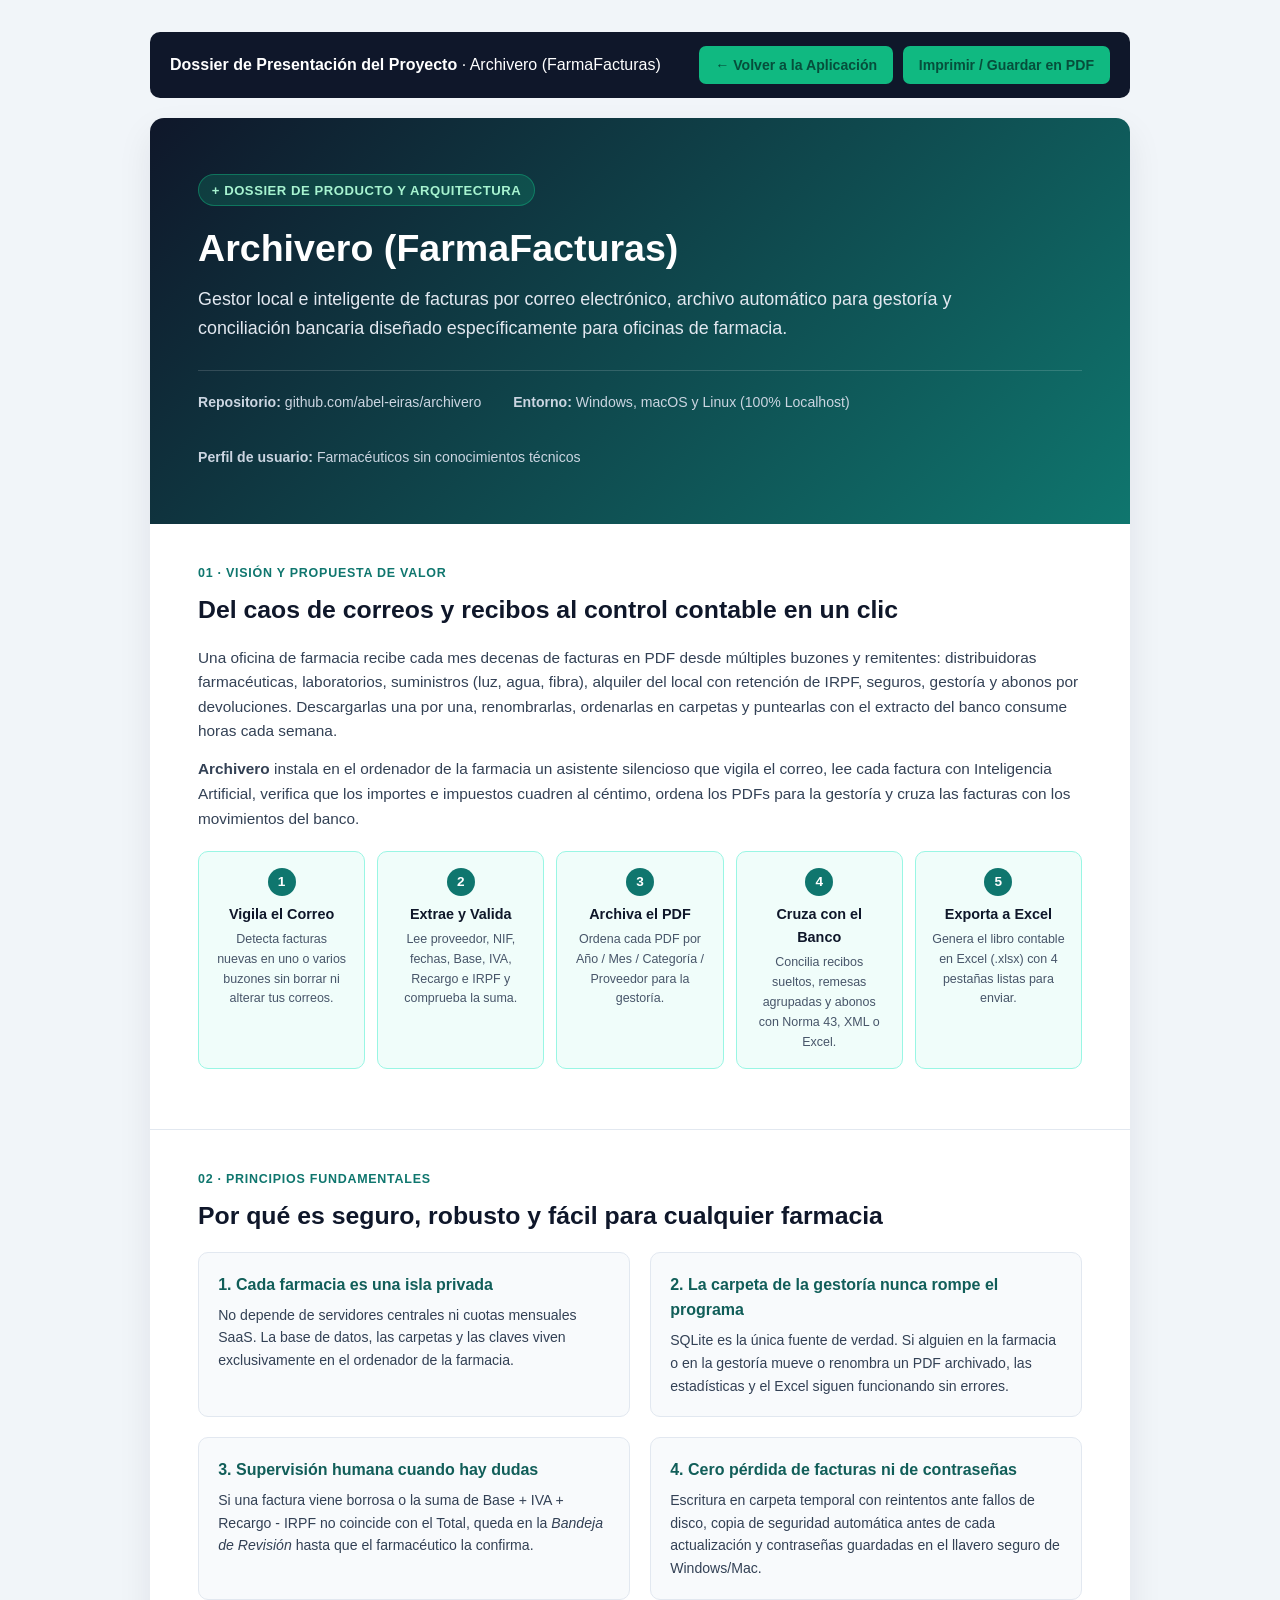
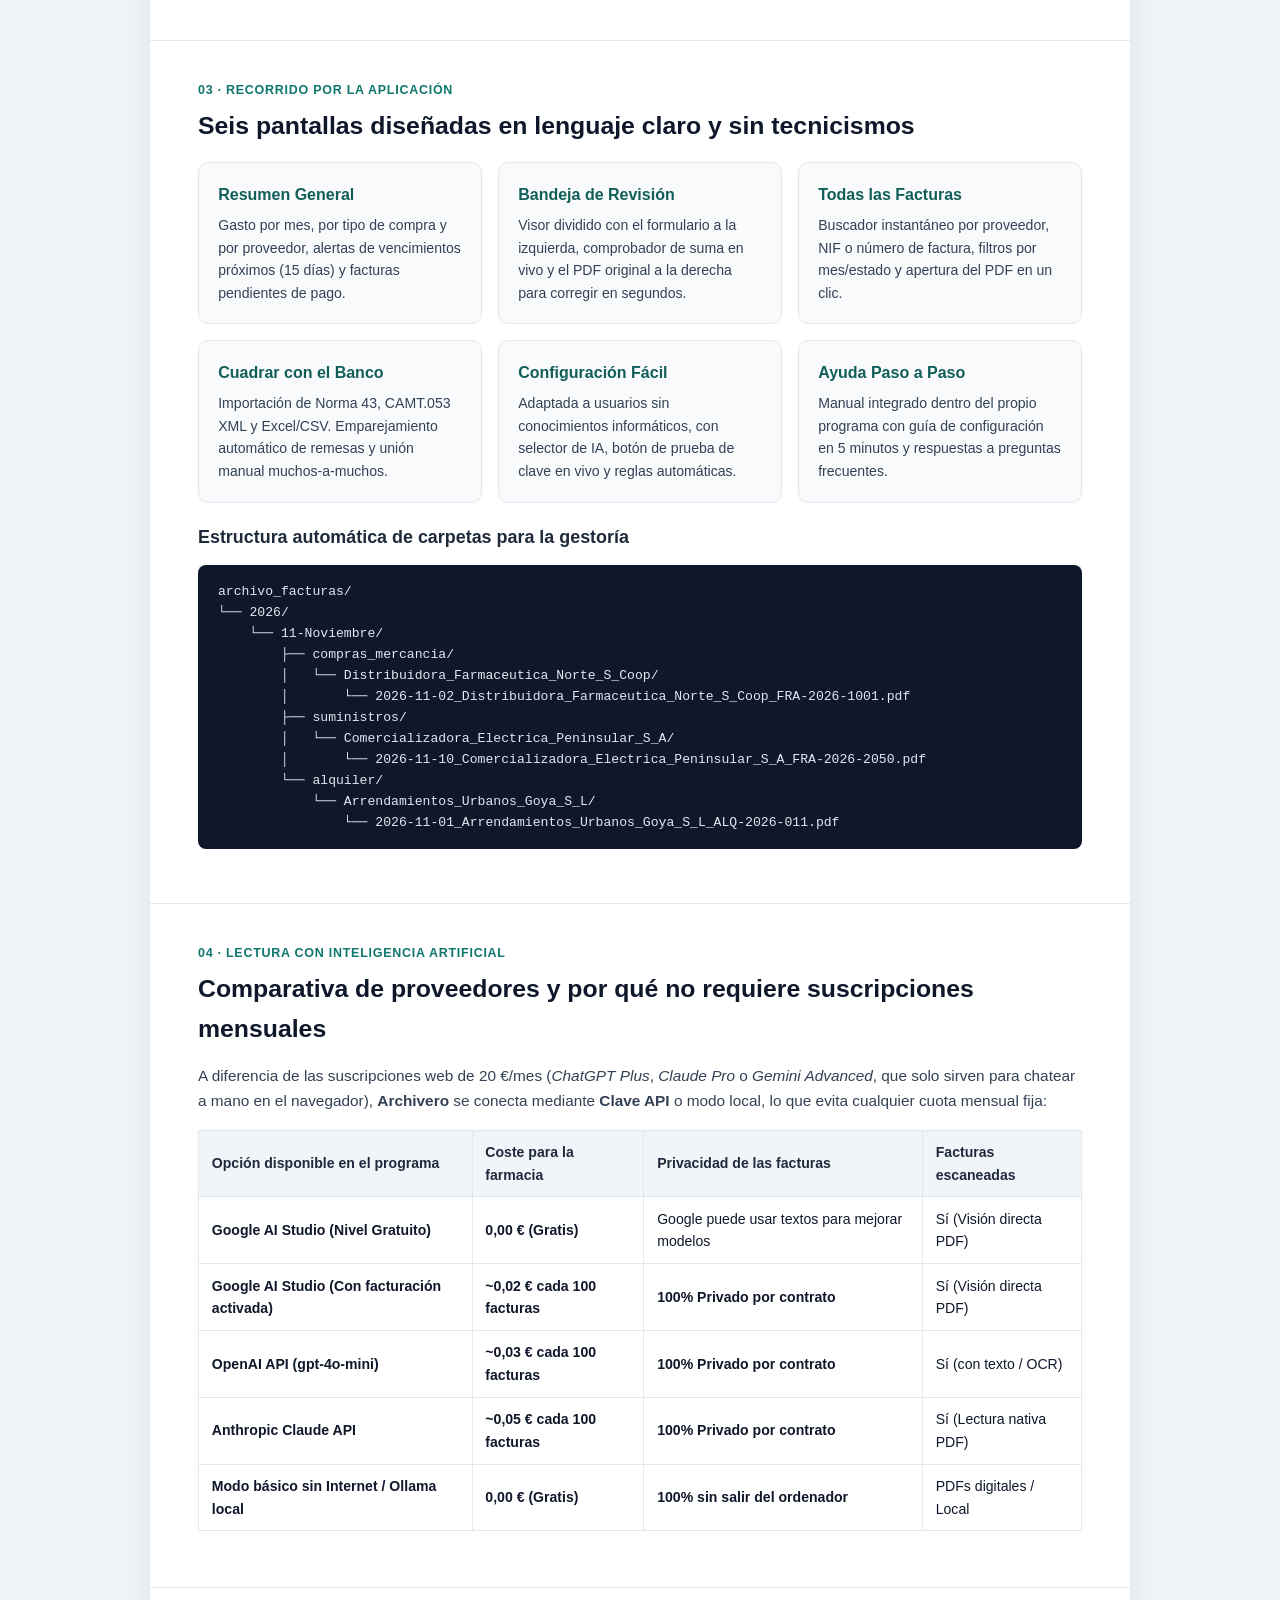
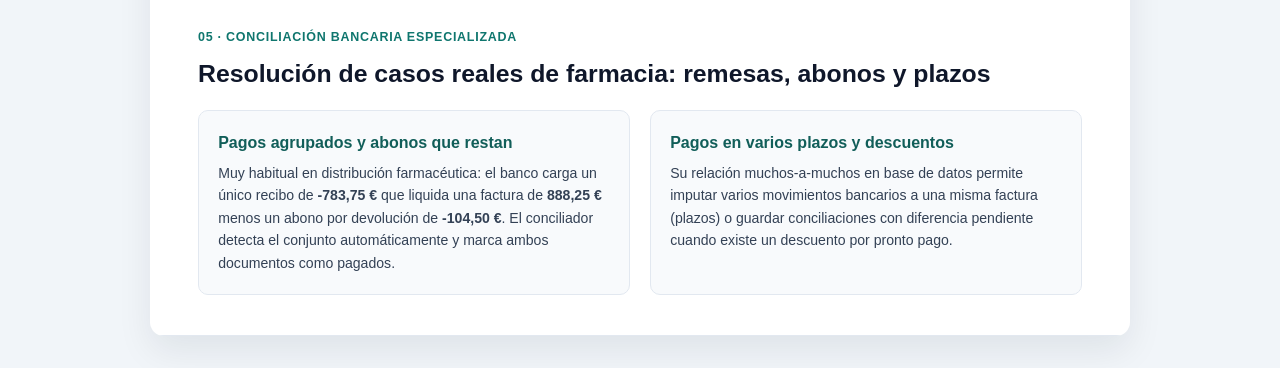
==== docs/presentacion_proyecto.html @ 4091fd61 "docs(dossier): crear dossier maquetado de presentación del proyecto en Markdown, HTML y PDF" ====
<!DOCTYPE html>
<html lang="es">
<head>
  <meta charset="UTF-8" />
  <meta name="viewport" content="width=device-width, initial-scale=1.0" />
  <title>Dossier de Presentación — Archivero (FarmaFacturas)</title>
  <style>
    :root {
      --primary: #0f766e;
      --primary-dark: #115e59;
      --accent: #10b981;
      --bg: #f1f5f9;
      --paper: #ffffff;
      --text: #0f172a;
      --muted: #475569;
      --border: #e2e8f0;
    }

    * {
      box-sizing: border-box;
      margin: 0;
      padding: 0;
    }

    body {
      font-family: -apple-system, BlinkMacSystemFont, "Segoe UI", Roboto, Helvetica, Arial, sans-serif;
      background: var(--bg);
      color: var(--text);
      line-height: 1.6;
      padding: 2rem 1rem;
    }

    .toolbar {
      max-width: 980px;
      margin: 0 auto 1.25rem auto;
      display: flex;
      justify-content: space-between;
      align-items: center;
      background: #0f172a;
      color: #ffffff;
      padding: 0.85rem 1.25rem;
      border-radius: 10px;
    }

    .toolbar a, .toolbar button {
      background: var(--accent);
      color: #064e3b;
      border: none;
      padding: 0.5rem 1rem;
      border-radius: 7px;
      font-weight: 700;
      font-size: 0.88rem;
      cursor: pointer;
      text-decoration: none;
    }

    .document {
      max-width: 980px;
      margin: 0 auto;
      background: var(--paper);
      border-radius: 14px;
      box-shadow: 0 15px 35px rgba(15, 23, 42, 0.08);
      overflow: hidden;
    }

    /* Portada */
    .cover {
      background: linear-gradient(135deg, #0f172a 0%, #0f766e 100%);
      color: #ffffff;
      padding: 3.5rem 3rem;
      position: relative;
    }

    .cover-badge {
      display: inline-flex;
      align-items: center;
      gap: 0.5rem;
      background: rgba(16, 185, 129, 0.2);
      border: 1px solid rgba(16, 185, 129, 0.45);
      color: #a7f3d0;
      font-weight: 700;
      font-size: 0.82rem;
      padding: 0.3rem 0.8rem;
      border-radius: 999px;
      margin-bottom: 1.25rem;
      text-transform: uppercase;
      letter-spacing: 0.04em;
    }

    .cover h1 {
      font-size: 2.35rem;
      line-height: 1.2;
      font-weight: 800;
      margin-bottom: 0.85rem;
    }

    .cover p.lead {
      font-size: 1.12rem;
      color: #e2e8f0;
      max-width: 760px;
      margin-bottom: 1.75rem;
    }

    .cover-meta {
      display: flex;
      gap: 2rem;
      flex-wrap: wrap;
      font-size: 0.88rem;
      color: #cbd5e1;
      border-top: 1px solid rgba(255, 255, 255, 0.15);
      padding-top: 1.25rem;
    }

    /* Secciones */
    .section {
      padding: 2.5rem 3rem;
      border-bottom: 1px solid var(--border);
    }

    .section-tag {
      color: var(--primary);
      font-weight: 800;
      font-size: 0.78rem;
      text-transform: uppercase;
      letter-spacing: 0.06em;
      margin-bottom: 0.35rem;
    }

    .section h2 {
      font-size: 1.55rem;
      font-weight: 800;
      margin-bottom: 1rem;
      color: #0f172a;
    }

    .section h3 {
      font-size: 1.12rem;
      font-weight: 700;
      margin: 1.25rem 0 0.45rem 0;
      color: #1e293b;
    }

    .section p {
      color: #334155;
      margin-bottom: 0.85rem;
      font-size: 0.96rem;
    }

    .grid-2 {
      display: grid;
      grid-template-columns: repeat(auto-fit, minmax(360px, 1fr));
      gap: 1.25rem;
      margin-top: 1rem;
    }

    .grid-3 {
      display: grid;
      grid-template-columns: repeat(auto-fit, minmax(240px, 1fr));
      gap: 1rem;
      margin-top: 1rem;
    }

    .feature-box {
      border: 1px solid var(--border);
      border-radius: 10px;
      padding: 1.2rem;
      background: #f8fafc;
    }

    .feature-box h4 {
      font-size: 1rem;
      font-weight: 700;
      color: var(--primary-dark);
      margin-bottom: 0.4rem;
    }

    .feature-box p {
      font-size: 0.88rem;
      margin-bottom: 0;
    }

    /* Flujo en pasos */
    .flow-steps {
      display: grid;
      grid-template-columns: repeat(auto-fit, minmax(160px, 1fr));
      gap: 0.75rem;
      margin: 1.25rem 0;
    }

    .flow-step {
      background: #f0fdfa;
      border: 1px solid #99f6e4;
      border-radius: 10px;
      padding: 1rem;
      text-align: center;
    }

    .flow-step .num {
      width: 28px;
      height: 28px;
      border-radius: 999px;
      background: var(--primary);
      color: #fff;
      font-weight: 700;
      font-size: 0.85rem;
      display: inline-flex;
      align-items: center;
      justify-content: center;
      margin-bottom: 0.4rem;
    }

    .flow-step h5 {
      font-size: 0.9rem;
      margin-bottom: 0.25rem;
      color: #0f172a;
    }

    .flow-step p {
      font-size: 0.78rem;
      color: #475569;
      margin-bottom: 0;
    }

    table {
      width: 100%;
      border-collapse: collapse;
      margin: 1rem 0;
      font-size: 0.88rem;
    }

    th, td {
      border: 1px solid var(--border);
      padding: 0.65rem 0.8rem;
      text-align: left;
    }

    th {
      background: #f1f5f9;
      font-weight: 700;
      color: #1e293b;
    }

    .callout {
      background: #fffbeb;
      border-left: 4px solid #f59e0b;
      padding: 1rem 1.2rem;
      border-radius: 6px;
      margin: 1rem 0;
      font-size: 0.9rem;
      color: #78350f;
    }

    pre {
      background: #0f172a;
      color: #e2e8f0;
      padding: 1rem 1.25rem;
      border-radius: 8px;
      font-size: 0.82rem;
      overflow-x: auto;
      margin: 0.85rem 0;
    }

    @media print {
      body {
        background: #ffffff;
        padding: 0;
      }
      .toolbar {
        display: none;
      }
      .document {
        box-shadow: none;
        border-radius: 0;
      }
      .section {
        page-break-inside: avoid;
      }
    }
  </style>
</head>
<body>
  <div class="toolbar">
    <div><strong>Dossier de Presentación del Proyecto</strong> · Archivero (FarmaFacturas)</div>
    <div style="display:flex; gap:0.6rem;">
      <a href="/">← Volver a la Aplicación</a>
      <button onclick="window.print()">Imprimir / Guardar en PDF</button>
    </div>
  </div>

  <article class="document">
    <header class="cover">
      <div class="cover-badge">+ Dossier de Producto y Arquitectura</div>
      <h1>Archivero (FarmaFacturas)</h1>
      <p class="lead">
        Gestor local e inteligente de facturas por correo electrónico, archivo automático para gestoría y conciliación bancaria diseñado específicamente para oficinas de farmacia.
      </p>
      <div class="cover-meta">
        <div><strong>Repositorio:</strong> github.com/abel-eiras/archivero</div>
        <div><strong>Entorno:</strong> Windows, macOS y Linux (100% Localhost)</div>
        <div><strong>Perfil de usuario:</strong> Farmacéuticos sin conocimientos técnicos</div>
      </div>
    </header>

    <!-- 1. Problema y Propuesta de Valor -->
    <section class="section">
      <div class="section-tag">01 · Visión y Propuesta de Valor</div>
      <h2>Del caos de correos y recibos al control contable en un clic</h2>
      <p>
        Una oficina de farmacia recibe cada mes decenas de facturas en PDF desde múltiples buzones y remitentes: distribuidoras farmacéuticas, laboratorios, suministros (luz, agua, fibra), alquiler del local con retención de IRPF, seguros, gestoría y abonos por devoluciones. Descargarlas una por una, renombrarlas, ordenarlas en carpetas y puntearlas con el extracto del banco consume horas cada semana.
      </p>
      <p>
        <strong>Archivero</strong> instala en el ordenador de la farmacia un asistente silencioso que vigila el correo, lee cada factura con Inteligencia Artificial, verifica que los importes e impuestos cuadren al céntimo, ordena los PDFs para la gestoría y cruza las facturas con los movimientos del banco.
      </p>

      <div class="flow-steps">
        <div class="flow-step">
          <div class="num">1</div>
          <h5>Vigila el Correo</h5>
          <p>Detecta facturas nuevas en uno o varios buzones sin borrar ni alterar tus correos.</p>
        </div>
        <div class="flow-step">
          <div class="num">2</div>
          <h5>Extrae y Valida</h5>
          <p>Lee proveedor, NIF, fechas, Base, IVA, Recargo e IRPF y comprueba la suma.</p>
        </div>
        <div class="flow-step">
          <div class="num">3</div>
          <h5>Archiva el PDF</h5>
          <p>Ordena cada PDF por Año / Mes / Categoría / Proveedor para la gestoría.</p>
        </div>
        <div class="flow-step">
          <div class="num">4</div>
          <h5>Cruza con el Banco</h5>
          <p>Concilia recibos sueltos, remesas agrupadas y abonos con Norma 43, XML o Excel.</p>
        </div>
        <div class="flow-step">
          <div class="num">5</div>
          <h5>Exporta a Excel</h5>
          <p>Genera el libro contable en Excel (.xlsx) con 4 pestañas listas para enviar.</p>
        </div>
      </div>
    </section>

    <!-- 2. Principios de Diseño -->
    <section class="section">
      <div class="section-tag">02 · Principios Fundamentales</div>
      <h2>Por qué es seguro, robusto y fácil para cualquier farmacia</h2>
      <div class="grid-2">
        <div class="feature-box">
          <h4>1. Cada farmacia es una isla privada</h4>
          <p>No depende de servidores centrales ni cuotas mensuales SaaS. La base de datos, las carpetas y las claves viven exclusivamente en el ordenador de la farmacia.</p>
        </div>
        <div class="feature-box">
          <h4>2. La carpeta de la gestoría nunca rompe el programa</h4>
          <p>SQLite es la única fuente de verdad. Si alguien en la farmacia o en la gestoría mueve o renombra un PDF archivado, las estadísticas y el Excel siguen funcionando sin errores.</p>
        </div>
        <div class="feature-box">
          <h4>3. Supervisión humana cuando hay dudas</h4>
          <p>Si una factura viene borrosa o la suma de Base + IVA + Recargo - IRPF no coincide con el Total, queda en la <em>Bandeja de Revisión</em> hasta que el farmacéutico la confirma.</p>
        </div>
        <div class="feature-box">
          <h4>4. Cero pérdida de facturas ni de contraseñas</h4>
          <p>Escritura en carpeta temporal con reintentos ante fallos de disco, copia de seguridad automática antes de cada actualización y contraseñas guardadas en el llavero seguro de Windows/Mac.</p>
        </div>
      </div>
    </section>

    <!-- 3. Pantallas de la aplicación -->
    <section class="section">
      <div class="section-tag">03 · Recorrido por la Aplicación</div>
      <h2>Seis pantallas diseñadas en lenguaje claro y sin tecnicismos</h2>
      <div class="grid-3">
        <div class="feature-box">
          <h4>Resumen General</h4>
          <p>Gasto por mes, por tipo de compra y por proveedor, alertas de vencimientos próximos (15 días) y facturas pendientes de pago.</p>
        </div>
        <div class="feature-box">
          <h4>Bandeja de Revisión</h4>
          <p>Visor dividido con el formulario a la izquierda, comprobador de suma en vivo y el PDF original a la derecha para corregir en segundos.</p>
        </div>
        <div class="feature-box">
          <h4>Todas las Facturas</h4>
          <p>Buscador instantáneo por proveedor, NIF o número de factura, filtros por mes/estado y apertura del PDF en un clic.</p>
        </div>
        <div class="feature-box">
          <h4>Cuadrar con el Banco</h4>
          <p>Importación de Norma 43, CAMT.053 XML y Excel/CSV. Emparejamiento automático de remesas y unión manual muchos-a-muchos.</p>
        </div>
        <div class="feature-box">
          <h4>Configuración Fácil</h4>
          <p>Adaptada a usuarios sin conocimientos informáticos, con selector de IA, botón de prueba de clave en vivo y reglas automáticas.</p>
        </div>
        <div class="feature-box">
          <h4>Ayuda Paso a Paso</h4>
          <p>Manual integrado dentro del propio programa con guía de configuración en 5 minutos y respuestas a preguntas frecuentes.</p>
        </div>
      </div>

      <h3>Estructura automática de carpetas para la gestoría</h3>
      <pre>archivo_facturas/
└── 2026/
    └── 11-Noviembre/
        ├── compras_mercancia/
        │   └── Distribuidora_Farmaceutica_Norte_S_Coop/
        │       └── 2026-11-02_Distribuidora_Farmaceutica_Norte_S_Coop_FRA-2026-1001.pdf
        ├── suministros/
        │   └── Comercializadora_Electrica_Peninsular_S_A/
        │       └── 2026-11-10_Comercializadora_Electrica_Peninsular_S_A_FRA-2026-2050.pdf
        └── alquiler/
            └── Arrendamientos_Urbanos_Goya_S_L/
                └── 2026-11-01_Arrendamientos_Urbanos_Goya_S_L_ALQ-2026-011.pdf</pre>
    </section>

    <!-- 4. Inteligencia Artificial y Costes -->
    <section class="section">
      <div class="section-tag">04 · Lectura con Inteligencia Artificial</div>
      <h2>Comparativa de proveedores y por qué no requiere suscripciones mensuales</h2>
      <p>
        A diferencia de las suscripciones web de 20 €/mes (<em>ChatGPT Plus</em>, <em>Claude Pro</em> o <em>Gemini Advanced</em>, que solo sirven para chatear a mano en el navegador), <strong>Archivero</strong> se conecta mediante <strong>Clave API</strong> o modo local, lo que evita cualquier cuota mensual fija:
      </p>

      <table>
        <thead>
          <tr>
            <th>Opción disponible en el programa</th>
            <th>Coste para la farmacia</th>
            <th>Privacidad de las facturas</th>
            <th>Facturas escaneadas</th>
          </tr>
        </thead>
        <tbody>
          <tr>
            <td><strong>Google AI Studio (Nivel Gratuito)</strong></td>
            <td><strong>0,00 € (Gratis)</strong></td>
            <td>Google puede usar textos para mejorar modelos</td>
            <td>Sí (Visión directa PDF)</td>
          </tr>
          <tr>
            <td><strong>Google AI Studio (Con facturación activada)</strong></td>
            <td><strong>~0,02 € cada 100 facturas</strong></td>
            <td><strong>100% Privado por contrato</strong></td>
            <td>Sí (Visión directa PDF)</td>
          </tr>
          <tr>
            <td><strong>OpenAI API (gpt-4o-mini)</strong></td>
            <td><strong>~0,03 € cada 100 facturas</strong></td>
            <td><strong>100% Privado por contrato</strong></td>
            <td>Sí (con texto / OCR)</td>
          </tr>
          <tr>
            <td><strong>Anthropic Claude API</strong></td>
            <td><strong>~0,05 € cada 100 facturas</strong></td>
            <td><strong>100% Privado por contrato</strong></td>
            <td>Sí (Lectura nativa PDF)</td>
          </tr>
          <tr>
            <td><strong>Modo básico sin Internet / Ollama local</strong></td>
            <td><strong>0,00 € (Gratis)</strong></td>
            <td><strong>100% sin salir del ordenador</strong></td>
            <td>PDFs digitales / Local</td>
          </tr>
        </tbody>
      </table>
    </section>

    <!-- 5. Conciliación Bancaria -->
    <section class="section">
      <div class="section-tag">05 · Conciliación Bancaria Especializada</div>
      <h2>Resolución de casos reales de farmacia: remesas, abonos y plazos</h2>
      <div class="grid-2">
        <div class="feature-box">
          <h4>Pagos agrupados y abonos que restan</h4>
          <p>
            Muy habitual en distribución farmacéutica: el banco carga un único recibo de <strong>-783,75 €</strong> que liquida una factura de <strong>888,25 €</strong> menos un abono por devolución de <strong>-104,50 €</strong>. El conciliador detecta el conjunto automáticamente y marca ambos documentos como pagados.
          </p>
        </div>
        <div class="feature-box">
          <h4>Pagos en varios plazos y descuentos</h4>
          <p>
            Su relación muchos-a-muchos en base de datos permite imputar varios movimientos bancarios a una misma factura (plazos) o guardar conciliaciones con diferencia pendiente cuando existe un descuento por pronto pago.
          </p>
        </div>
      </div>
    </section>
  </article>
</body>
</html>
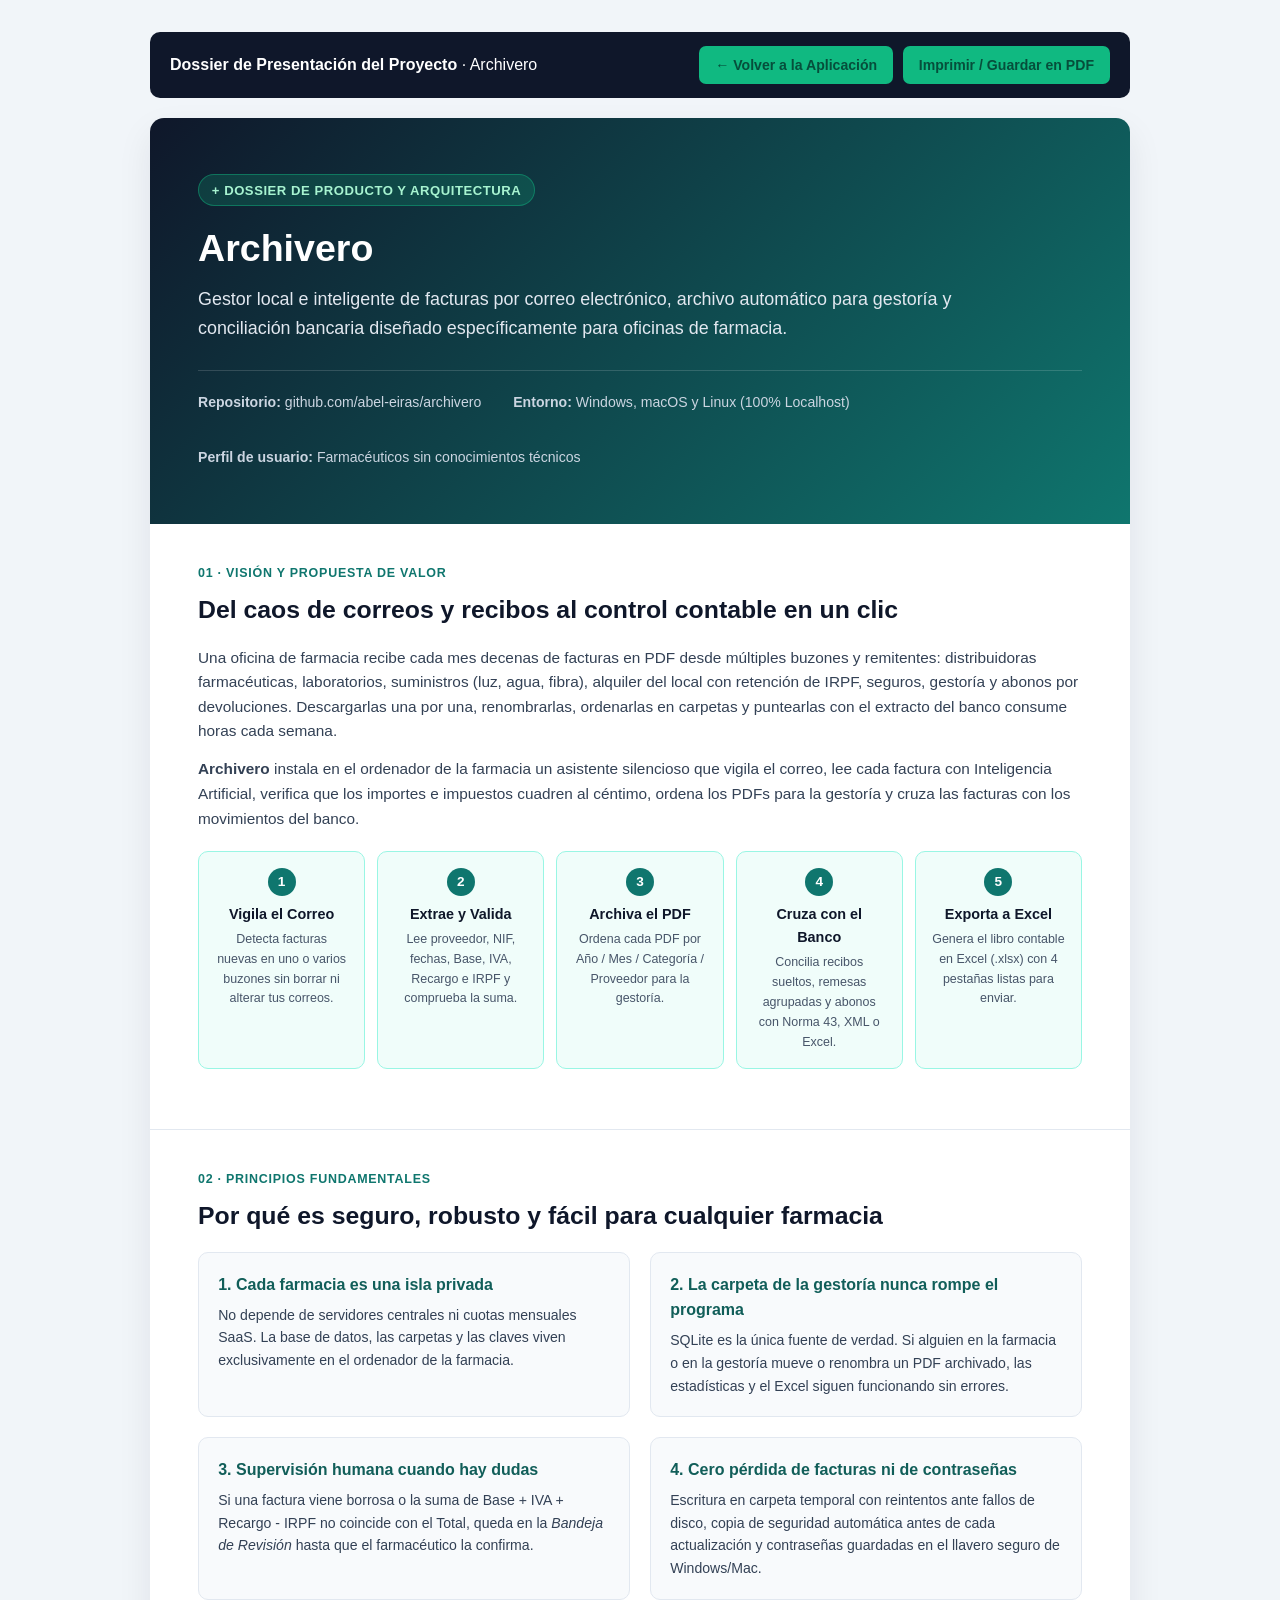
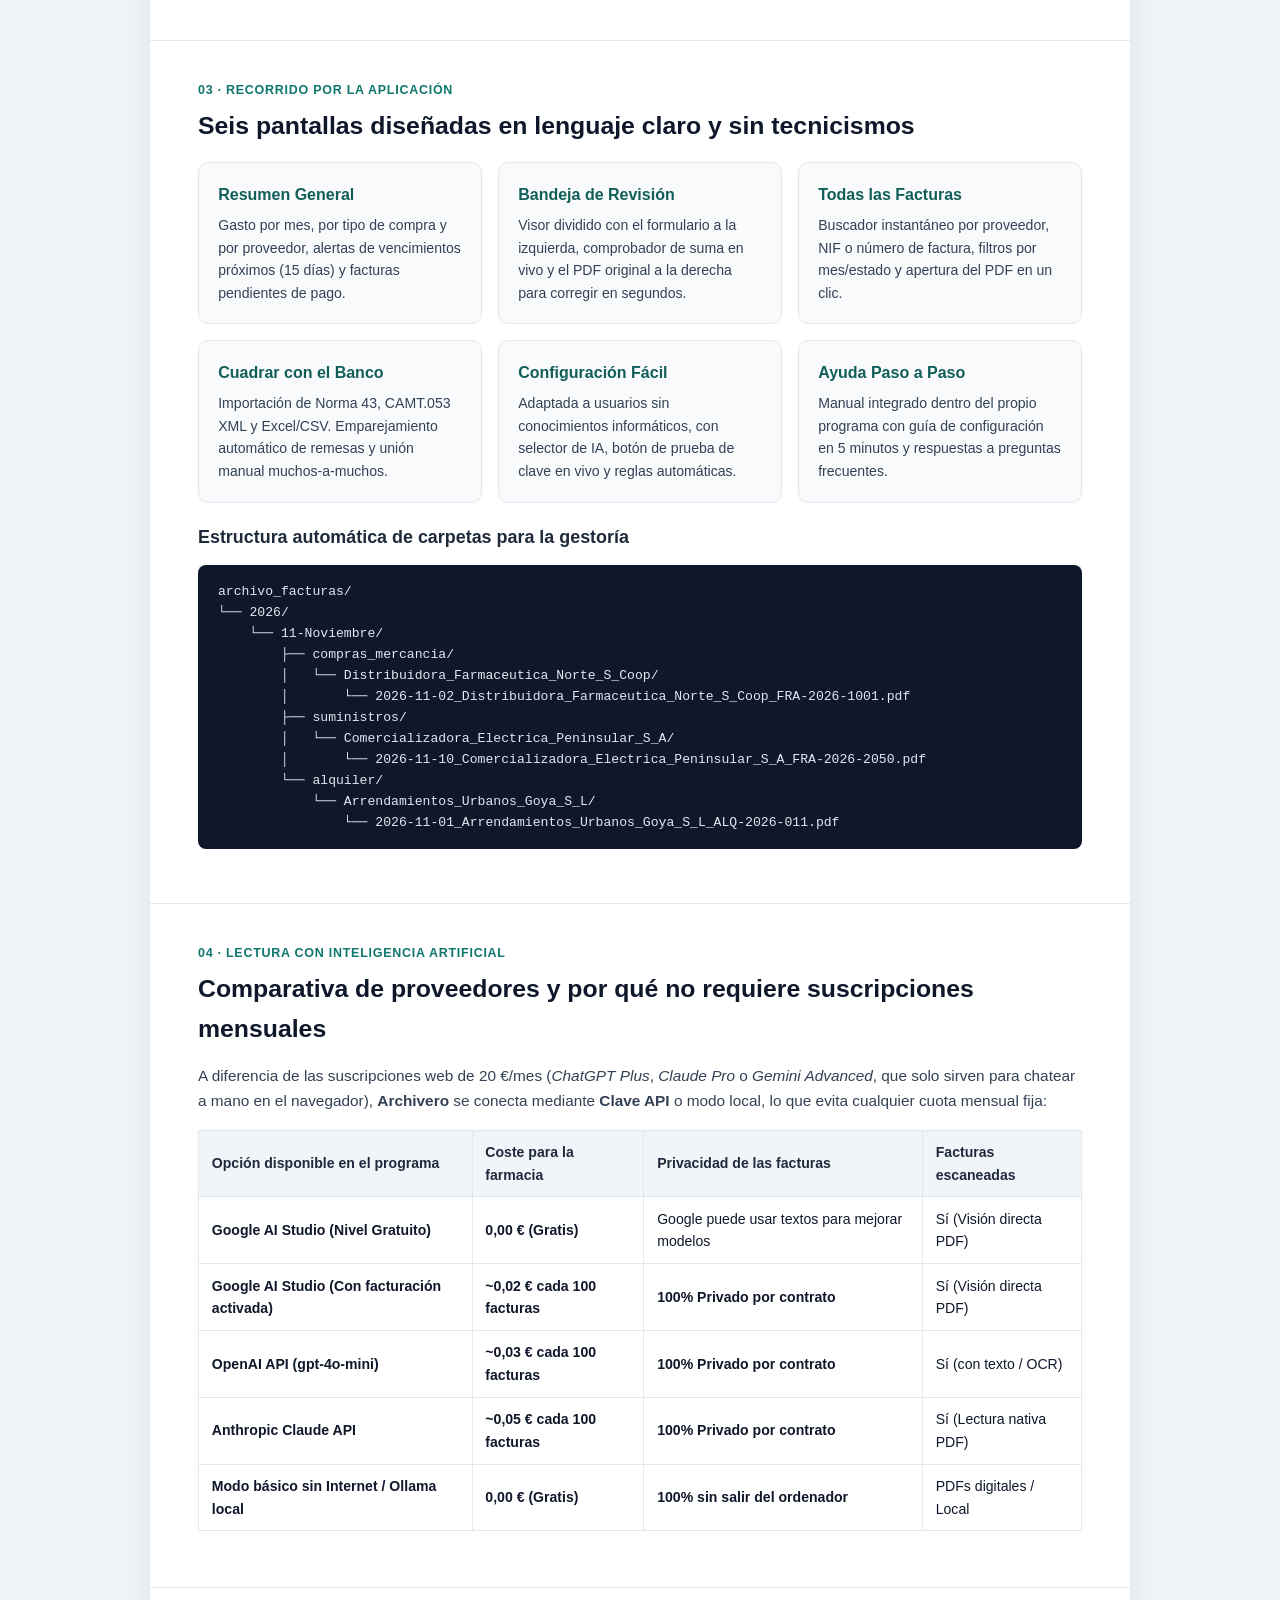
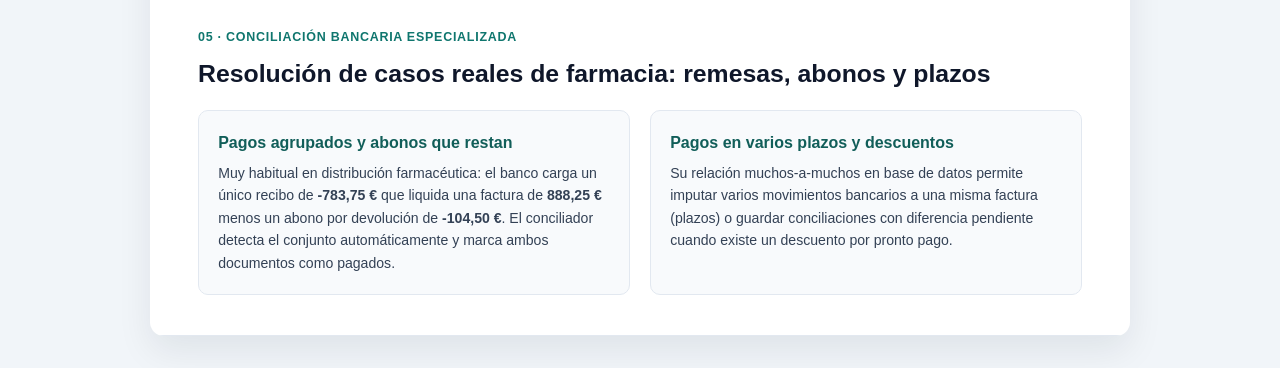
==== commit f0083113: "refactor(branding): unificar nombre del proyecto a Archivero en todo el código y documentación" ====
--- a/docs/presentacion_proyecto.html
+++ b/docs/presentacion_proyecto.html
@@ -3,7 +3,7 @@
 <head>
   <meta charset="UTF-8" />
   <meta name="viewport" content="width=device-width, initial-scale=1.0" />
-  <title>Dossier de Presentación — Archivero (FarmaFacturas)</title>
+  <title>Dossier de Presentación — Archivero</title>
   <style>
     :root {
       --primary: #0f766e;
@@ -280,7 +280,7 @@
 </head>
 <body>
   <div class="toolbar">
-    <div><strong>Dossier de Presentación del Proyecto</strong> · Archivero (FarmaFacturas)</div>
+    <div><strong>Dossier de Presentación del Proyecto</strong> · Archivero</div>
     <div style="display:flex; gap:0.6rem;">
       <a href="/">← Volver a la Aplicación</a>
       <button onclick="window.print()">Imprimir / Guardar en PDF</button>
@@ -290,7 +290,7 @@
   <article class="document">
     <header class="cover">
       <div class="cover-badge">+ Dossier de Producto y Arquitectura</div>
-      <h1>Archivero (FarmaFacturas)</h1>
+      <h1>Archivero</h1>
       <p class="lead">
         Gestor local e inteligente de facturas por correo electrónico, archivo automático para gestoría y conciliación bancaria diseñado específicamente para oficinas de farmacia.
       </p>
